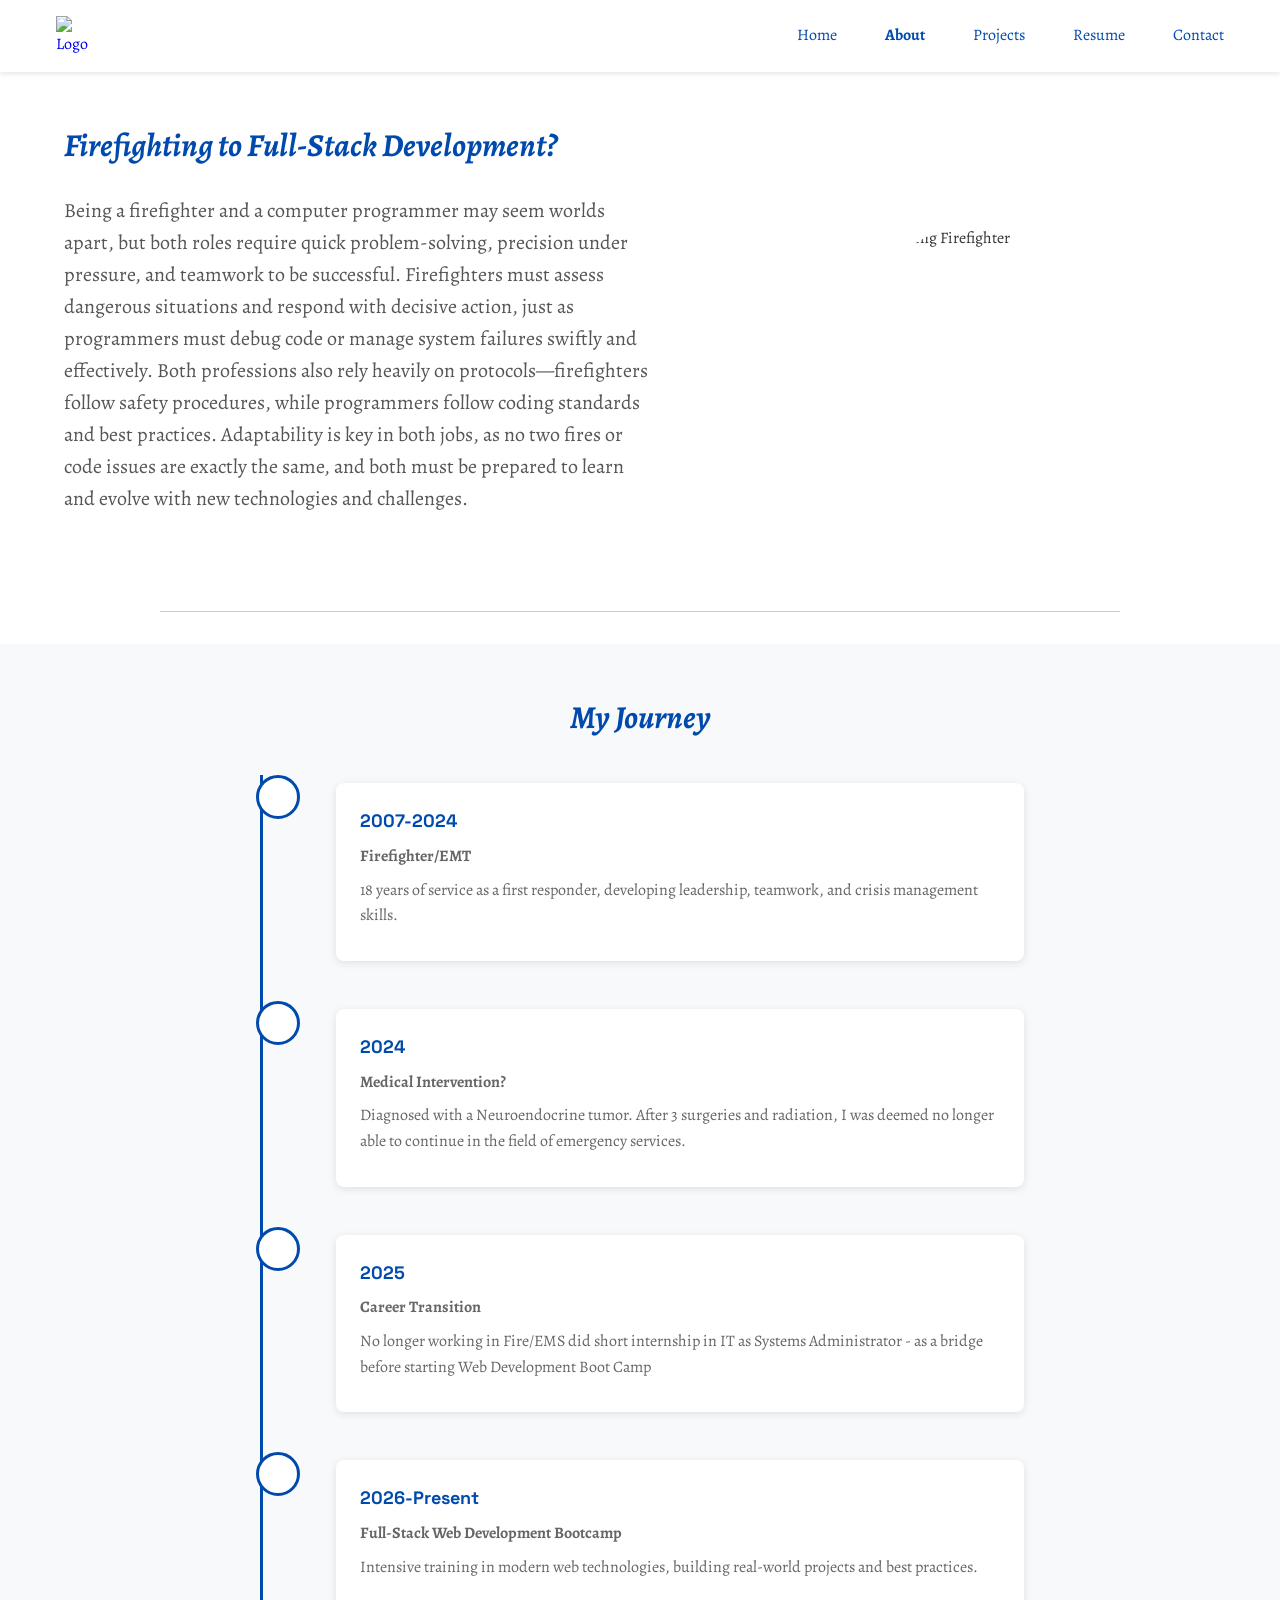
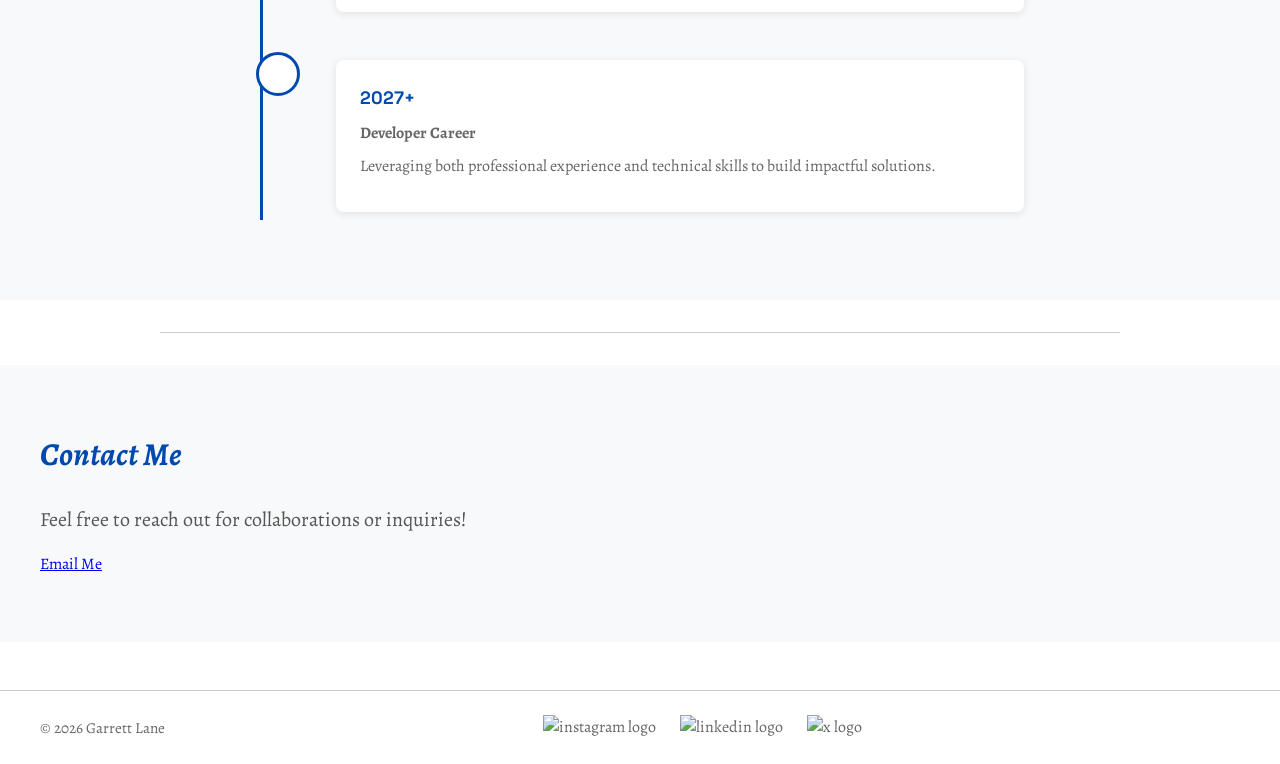
==== assets/about.html @ f8ba06ce "added new content" ====
<!doctype html>
<html lang="en">
  <head>
    <meta charset="UTF-8" />
    <meta name="viewport" content="width=device-width, initial-scale=1.0" />
    <link rel="preconnect" href="https://fonts.googleapis.com" />
    <link rel="preconnect" href="https://fonts.gstatic.com" crossorigin />
    <link
      href="https://fonts.googleapis.com/css2?family=Alegreya:ital,wght@0,400..900;1,400..900&family=Space+Grotesk:wght@300..700&display=swap"
      rel="stylesheet"
    />
    <link rel="stylesheet" href="./styles/styles.css" />
    <title>Garrett Lane - About</title>
  </head>
  <body>
    <!--NavBar-->
    <nav class="navbar">
      <div class="navbar-container">
        <!-- Logo -->
        <a class="navbar-brand" href="../index.html">
          <div class="logo-container">
            <img src="./images/logo.png" alt="Logo" class="logo default-logo" />
            <img
              src="./images/logoGreen.png"
              alt="Logo Hover"
              class="logo hover-logo"
            />
          </div>
        </a>
        <!-- Toggler -->
        <button
          class="navbar-toggler"
          type="button"
          onclick="toggleMenu()"
          aria-label="Toggle navigation"
        >
          <span></span>
          <span></span>
          <span></span>
        </button>
        <!-- Navbar Links -->
        <div class="navbar-menu" id="navbarNav">
          <ul class="navbar-nav">
            <li class="nav-item">
              <a class="nav-link" href="../index.html">Home</a>
            </li>
            <li class="nav-item">
              <a class="nav-link active" href="./about.html">About</a>
            </li>
            <li class="nav-item">
              <a class="nav-link" href="./projects.html">Projects</a>
            </li>
            <li class="nav-item">
              <a class="nav-link" href="./resume.html">Resume</a>
            </li>
            <li class="nav-item">
              <a class="nav-link" href="./contact.html">Contact</a>
            </li>
          </ul>
        </div>
      </div>
    </nav>

    <!-- Comparison Section -->
    <section id="comparison" class="comparison-section">
      <div class="container">
        <div class="comparison-content">
          <!-- Comparison Content -->
          <div class="comparison-text">
            <h2 class="H2">Firefighting to Full-Stack Development?</h2>
            <p class="lead">
              Being a firefighter and a computer programmer may seem worlds
              apart, but both roles require quick problem-solving, precision
              under pressure, and teamwork to be successful. Firefighters must
              assess dangerous situations and respond with decisive action, just
              as programmers must debug code or manage system failures swiftly
              and effectively. Both professions also rely heavily on
              protocols—firefighters follow safety procedures, while programmers
              follow coding standards and best practices. Adaptability is key in
              both jobs, as no two fires or code issues are exactly the same,
              and both must be prepared to learn and evolve with new
              technologies and challenges.
            </p>
          </div>
          <!-- Image -->
          <div class="comparison-image">
            <img
              src="./images/codingFirefighter.png"
              width="200"
              height="200"
              alt="Coding Firefighter"
            />
          </div>
        </div>
      </div>
    </section>
    <hr />
    <!--Journey Timeline Section-->
    <section id="journey" class="journey-section">
      <div class="container">
        <h2 class="H2 section-title">My Journey</h2>
        <div class="timeline">
          <div class="timeline-item fade-in-up">
            <div class="timeline-dot"></div>
            <div class="timeline-content">
              <h5 class="H5">2007-2024</h5>
              <p><strong>Firefighter/EMT</strong></p>
              <p>
                18 years of service as a first responder, developing leadership,
                teamwork, and crisis management skills.
              </p>
            </div>
          </div>

          <div class="timeline-item fade-in-up">
            <div class="timeline-dot"></div>
            <div class="timeline-content">
              <h5 class="H5">2024</h5>
              <p><strong>Medical Intervention?</strong></p>
              <p>
                Diagnosed with a Neuroendocrine tumor. After 3 surgeries and
                radiation, I was deemed no longer able to continue in the field
                of emergency services.
              </p>
            </div>
          </div>

          <div class="timeline-item fade-in-up">
            <div class="timeline-dot"></div>
            <div class="timeline-content">
              <h5 class="H5">2025</h5>
              <p><strong>Career Transition</strong></p>
              <p>
                No longer working in Fire/EMS did short internship in IT as
                Systems Administrator - as a bridge before starting Web
                Development Boot Camp
              </p>
            </div>
          </div>

          <div class="timeline-item fade-in-up">
            <div class="timeline-dot"></div>
            <div class="timeline-content">
              <h5 class="H5">2026-Present</h5>
              <p><strong>Full-Stack Web Development Bootcamp</strong></p>
              <p>
                Intensive training in modern web technologies, building
                real-world projects and best practices.
              </p>
            </div>
          </div>

          <div class="timeline-item fade-in-up">
            <div class="timeline-dot"></div>
            <div class="timeline-content">
              <h5 class="H5">2027+</h5>
              <p><strong>Developer Career</strong></p>
              <p>
                Leveraging both professional experience and technical skills to
                build impactful solutions.
              </p>
            </div>
          </div>
        </div>
      </div>
    </section>
    <hr />
    <!-- Contact Section -->
    <section id="contact" class="contact-section">
      <div class="container">
        <div class="contact-content">
          <h2 class="H2">Contact Me</h2>
          <p class="lead">
            Feel free to reach out for collaborations or inquiries!
          </p>
          <a
            href="mailto:garrett.lane1985@gmail.com"
            class="contact-button"
            id="contactButton"
            role="button"
          >
            Email Me
          </a>
        </div>
      </div>
    </section>

    <!--Footer-->
    <footer class="footer">
      <div class="container">
        <div class="footer-content">
          <div class="footer-left">
            <span class="footer-text"
              >© <span id="year"></span> Garrett Lane</span
            >
          </div>
          <div class="footer-middle">
            <ul class="footer-links">
              <li>
                <a
                  href="https://www.instagram.com/codingexpat/"
                  target="_blank"
                  aria-label="Instagram"
                  ><img
                    src="./images/instagram.svg"
                    width="24"
                    height="24"
                    alt="instagram logo"
                /></a>
              </li>
              <li>
                <a
                  href="https://www.linkedin.com/in/garrett-lane-260a37337/"
                  target="_blank"
                  aria-label="Linkedin"
                  ><img
                    src="./images/linkedin.svg"
                    width="24"
                    height="24"
                    alt="linkedin logo"
                /></a>
              </li>
              <li>
                <a
                  href="https://x.com/codingexpat"
                  target="_blank"
                  aria-label="X"
                  ><img
                    src="./images/twitter-x.svg"
                    width="24"
                    height="24"
                    alt="x logo"
                /></a>
              </li>
            </ul>
          </div>
        </div>
      </div>
    </footer>

    <!--Scripts-->
    <script src="./scripts/script.js"></script>
  </body>
</html>
---- assets/styles/styles.css ----
/* ********************************************
  global styles
   ******************************************** */

* {
  margin: 0;
  padding: 0;
  box-sizing: border-box;
  font-family: 'Alegreya', serif;
}

body {
  background-color: #ffffff;
  color: #333;
  line-height: 1.6;
}

/* typography */
.H1,
.H2 {
  color: #004aad;
  font-style: italic;
  font-weight: bold;
}

.H1 {
  font-size: 3rem;
  margin-bottom: 1.5rem;
  line-height: 1.1;
}

.H2 {
  font-size: 2rem;
  margin-bottom: 1.5rem;
}

.H5 {
  font-family: 'Space Grotesk', sans-serif;
  color: black;
  font-weight: bold;
  font-size: 1.125rem;
  margin-bottom: 0.5rem;
}

.lead {
  font-size: 1.25rem;
  color: #555;
  margin-bottom: 1rem;
}

.mb-1 {
  margin-bottom: 0.25rem;
}

/* container */
.container {
  max-width: 1200px;
  margin: 0 auto;
  padding: 0;
}

/* nav bar */
.navbar {
  position: sticky;
  top: 0;
  z-index: 1030;
  background-color: #ffffff;
  box-shadow: 0 2px 5px rgba(0, 0, 0, 0.1);
  padding: 1rem 0;
}

.navbar-container {
  max-width: 1200px;
  margin: 0 auto;
  padding: 0;
  display: flex;
  justify-content: space-between;
  align-items: center;
}

.navbar-brand {
  text-decoration: none;
  padding-left: 1rem;
}

.navbar-toggler {
  display: none;
  flex-direction: column;
  background: none;
  border: none;
  cursor: pointer;
  padding: 0.5rem;
}

.navbar-toggler span {
  display: block;
  width: 25px;
  height: 3px;
  background-color: #004aad;
  margin: 5px 0;
  transition: 0.3s;
}

.navbar-menu {
  display: flex;
  align-items: center;
}

.navbar-nav {
  list-style: none;
  display: flex;
  gap: 2rem;
  align-items: center;
}

.nav-item {
  position: relative;
}

.nav-link {
  background-color: white;
  color: #004aad;
  font-family: 'Alegreya', serif;
  text-decoration: none;
  padding: 0.5rem 0;
  padding-right: 1rem;
  transition: all 0.3s ease;
}

.nav-link:hover {
  background-color: #004aad;
  color: white;
  padding: 0.5rem 1rem;
  border-radius: 4px;
}

.nav-link.active {
  font-weight: bold;
}

/* logo container */
.logo-container {
  position: relative;
  width: 40px;
  height: 40px;
  overflow: hidden;
}

.logo {
  position: absolute;
  top: 0;
  left: 0;
  width: 100%;
  height: 100%;
  object-fit: cover;
  transition: opacity 0.75s ease-in-out;
}

.hover-logo {
  opacity: 0;
}

.logo-container:hover .hover-logo {
  opacity: 1;
}

.logo-container:hover .default-logo {
  opacity: 0;
}

/* footer */
.footer {
  border-top: 1px solid #ccc;
  padding: 1.5rem 0;
  margin-top: 3rem;
}

.footer-content {
  display: grid;
  grid-template-columns: auto 1fr auto;
  align-items: center;
  gap: 1rem;
}

.footer-left {
  display: flex;
  align-items: center;
  justify-content: flex-start;
  grid-column: 1;
}

.footer-middle {
  grid-column: 2;
  display: flex;
  justify-content: center;
  align-items: center;
}

.footer-text {
  color: #666;
  font-size: 0.95rem;
}

.footer-links {
  list-style: none;
  display: flex;
  gap: 1.5rem;
  align-items: center;
  justify-content: center;
}

.footer-links a {
  text-decoration: none;
  color: #666;
  transition: opacity 0.3s ease;
}

.footer-links a:hover {
  opacity: 0.7;
}

/* animations */
@keyframes fadeIn {
  from {
    opacity: 0;
  }
  to {
    opacity: 1;
  }
}

@keyframes fadeInUp {
  from {
    opacity: 0;
    transform: translateY(20px);
  }
  to {
    opacity: 1;
    transform: translateY(0);
  }
}

.fade-in {
  animation: fadeIn 0.8s ease-out;
}

.fade-in-up {
  animation: fadeInUp 0.8s ease-out;
}

/* utility classes */
hr {
  width: 75%;
  margin: 2rem auto;
  border: none;
  border-top: 1px solid #ccc;
}

#codingFF {
  border-radius: 50%;
}

/* global media queries */
@media (max-width: 768px) {
  .container,
  .navbar-container {
    padding: 0 1rem;
  }

  .navbar-toggler {
    display: flex;
  }

  .navbar-menu {
    position: absolute;
    top: 100%;
    left: 0;
    right: 0;
    background-color: white;
    flex-direction: column;
    padding: 1rem 0;
    max-height: 0;
    overflow: hidden;
    transition: max-height 0.3s ease;
    box-shadow: 0 5px 10px rgba(0, 0, 0, 0.1);
  }

  .navbar-menu.active {
    max-height: 500px;
  }

  .navbar-nav {
    flex-direction: column;
    gap: 0;
    width: 100%;
  }

  .nav-item {
    width: 100%;
  }

  .nav-link {
    display: block;
    padding: 1rem;
    text-align: center;
    border-bottom: 1px solid #eee;
  }

  .nav-link:hover {
    background-color: #004aad;
    color: white;
  }

  .H1 {
    font-size: 2rem;
  }

  .H2 {
    font-size: 1.5rem;
  }

  .footer-content {
    grid-template-columns: 1fr;
  }

  .footer-links {
    justify-content: center;
  }
}

@media (max-width: 576px) {
  .H1 {
    font-size: 1.5rem;
  }

  .H2 {
    font-size: 1.25rem;
  }

  .lead {
    font-size: 1rem;
  }

  .nav-link {
    font-size: 0.95rem;
  }

  hr {
    width: 90%;
  }
}

/* ********************************************
  index.html
   ******************************************** */

/* intro section */
.intro-section {
  padding: 3rem 0;
}

.intro-container {
  max-width: 1200px;
  margin: 0 auto;
  padding: 0;
  display: grid;
  grid-template-columns: 1fr 1fr;
  gap: 2rem;
  align-items: center;
}

.intro-image {
  display: flex;
  justify-content: center;
  align-items: center;
}

.intro-image img {
  max-width: 200px;
  width: 100%;
  height: auto;
  border-radius: 50%;
}

.intro-content {
  display: flex;
  flex-direction: column;
  justify-content: center;
}

/* cta button */
.cta-button {
  display: inline-block;
  background-color: #004aad;
  color: white;
  border: 2px solid #004aad;
  padding: 0.75rem 1.5rem;
  font-size: 1.125rem;
  text-decoration: none;
  border-radius: 4px;
  transition: all 0.3s ease;
  font-family: 'Alegreya', serif;
  font-weight: bold;
  cursor: pointer;
  margin-top: 1rem;
  max-width: 250px;
}

.cta-button:hover {
  background-color: white;
  color: #004aad;
  transform: translateY(-2px);
  box-shadow: 0 4px 12px rgba(0, 74, 173, 0.3);
}

/* skills showcase section */
.skills-showcase {
  padding: 3rem 0;
  background-color: #f8f9fa;
}

.section-title {
  text-align: center;
  margin-bottom: 2rem;
  display: flex;
  align-items: center;
  justify-content: center;
  gap: 0.75rem;
}

.section-title .icon {
  font-size: 1.5em;
}

.skills-grid {
  display: grid;
  grid-template-columns: repeat(auto-fit, minmax(280px, 1fr));
  gap: 2rem;
  max-width: 1200px;
  margin: 0 auto;
  padding: 0 1rem;
}

.skill-card {
  background-color: white;
  padding: 2rem;
  border-radius: 8px;
  box-shadow: 0 2px 8px rgba(0, 0, 0, 0.1);
  transition: all 0.3s ease;
  border-left: 4px solid #004aad;
}

.skill-tags {
  display: flex;
  flex-wrap: wrap;
  gap: 0.5rem;
}

.skill-tag {
  display: inline-block;
  background-color: #e8f0fd;
  color: #004aad;
  padding: 0.4rem 0.8rem;
  border-radius: 20px;
  font-size: 0.85rem;
  font-family: 'Space Grotesk', sans-serif;
  font-weight: 500;
  transition: all 0.3s ease;
}

/* projects section */
.projects-section {
  padding: 3rem 0;
}

.projects-grid {
  display: grid;
  grid-template-columns: repeat(auto-fit, minmax(300px, 1fr));
  gap: 2rem;
  max-width: 1200px;
  margin: 0 auto;
  padding: 0 1rem;
}

.project-card {
  background-color: white;
  border-radius: 8px;
  overflow: hidden;
  box-shadow: 0 2px 8px rgba(0, 0, 0, 0.1);
  transition: all 0.3s ease;
  display: flex;
  flex-direction: column;
}

.project-image {
  width: 100%;
  height: 200px;
  overflow: hidden;
  background-color: #f0f0f0;
}

.project-image img {
  width: 100%;
  height: 100%;
  object-fit: cover;
  transition: transform 0.3s ease;
}

.project-content {
  padding: 2rem;
  flex-grow: 1;
  display: flex;
  flex-direction: column;
}

.project-content .H5 {
  margin-bottom: 0.75rem;
  color: #004aad;
}

.project-content p {
  color: #666;
  margin-bottom: 1.5rem;
  flex-grow: 1;
}

.project-tech {
  display: flex;
  flex-wrap: wrap;
  gap: 0.5rem;
  margin-bottom: 1.5rem;
}

.tech-tag {
  display: inline-block;
  background-color: #e8f0fd;
  color: #004aad;
  padding: 0.3rem 0.7rem;
  border-radius: 4px;
  font-size: 0.75rem;
  font-family: 'Space Grotesk', sans-serif;
  font-weight: 600;
}

.project-link {
  color: #004aad;
  text-decoration: none;
  font-weight: bold;
  font-family: 'Alegreya', serif;
  transition: all 0.3s ease;
  align-self: flex-start;
}

.project-link:hover {
  color: #002d5c;
  transform: translateX(3px);
}

/* coming soon projects */
.project-card.coming-soon .project-image {
  position: relative;
  display: flex;
  align-items: center;
  justify-content: center;
}

.coming-soon-overlay {
  position: absolute;
  background-color: rgba(0, 74, 173, 0.85);
  color: white;
  width: 100%;
  height: 100%;
  display: flex;
  align-items: center;
  justify-content: center;
  font-size: 1.5rem;
  font-weight: bold;
  font-family: 'Alegreya', serif;
  letter-spacing: 1px;
}

.project-card.coming-soon .project-link {
  color: #ccc;
  cursor: not-allowed;
  pointer-events: none;
}

/* testimonials section */
.testimonials-section {
  padding: 3rem 0;
}

.testimonials-grid {
  display: grid;
  grid-template-columns: repeat(auto-fit, minmax(280px, 1fr));
  gap: 2rem;
  max-width: 1200px;
  margin: 0 auto;
  padding: 0 1rem;
}

.testimonial-card {
  background-color: white;
  padding: 2rem;
  border-radius: 8px;
  box-shadow: 0 2px 8px rgba(0, 0, 0, 0.1);
  transition: all 0.3s ease;
  border-top: 4px solid #004aad;
  display: flex;
  flex-direction: column;
}

.testimonial-card:hover {
  transform: translateY(-5px);
  box-shadow: 0 8px 20px rgba(0, 74, 173, 0.15);
}

.testimonial-header {
  margin-bottom: 1rem;
}

.testimonial-stars {
  color: #ffc107;
  font-size: 1.5rem;
  letter-spacing: 2px;
}

.testimonial-text {
  color: #666;
  font-size: 0.95rem;
  line-height: 1.6;
  margin-bottom: 1.5rem;
  font-style: italic;
  flex-grow: 1;
}

.testimonial-author {
  color: #333;
  font-family: 'Space Grotesk', sans-serif;
  font-size: 0.9rem;
  font-weight: 600;
}

/* index media queries */
@media (max-width: 768px) {
  .intro-container {
    padding: 0 1rem;
    grid-template-columns: 1fr;
    gap: 2rem;
  }

  .intro-image {
    order: 1;
  }

  .intro-content {
    order: 2;
    text-align: center;
  }

  .cta-button {
    display: block;
    margin-left: auto;
    margin-right: auto;
  }

  .skills-grid {
    grid-template-columns: 1fr;
    padding: 0 1rem;
  }

  .projects-grid {
    grid-template-columns: 1fr;
    padding: 0 1rem;
  }

  .testimonials-grid {
    grid-template-columns: 1fr;
    padding: 0 1rem;
  }
}

@media (max-width: 576px) {
  .cta-button {
    padding: 0.6rem 1.2rem;
    font-size: 1rem;
    display: block;
    margin-left: auto;
    margin-right: auto;
  }

  .section-title {
    font-size: 1.5rem;
  }

  .section-title .icon {
    font-size: 1.25rem;
  }

  .skill-card {
    padding: 1.5rem;
  }

  .project-image {
    height: 150px;
  }

  .project-content {
    padding: 1.5rem;
  }

  .testimonial-card {
    padding: 1.5rem;
  }

  .testimonial-text {
    font-size: 0.9rem;
  }
}

/* ********************************************
  about.html
   ******************************************** */

/* comparison section */
.comparison-section {
  padding: 3rem 0 3rem 3rem;
}

.comparison-content {
  display: grid;
  grid-template-columns: 1fr 1fr;
  gap: 2rem;
  align-items: center;
  max-width: 1200px;
  margin: 0 auto;
  padding: 0;
}

.comparison-image {
  display: flex;
  justify-content: center;
}

.comparison-image img {
  max-width: 200px;
  width: 100%;
  height: auto;
  border-radius: 50%;
}

.comparison-text {
  display: flex;
  flex-direction: column;
  justify-content: center;
}

/* journey timeline section */
.journey-section {
  padding: 3rem 0;
  background-color: #f8f9fa;
}

.timeline {
  max-width: 800px;
  margin: 0 auto;
  padding: 0 1rem;
  position: relative;
}

.timeline::before {
  content: '';
  position: absolute;
  left: 20px;
  top: 0;
  bottom: 0;
  width: 3px;
  background-color: #004aad;
}

.timeline-item {
  margin-bottom: 2rem;
  padding-left: 80px;
  position: relative;
  padding-top: 0.5rem;
  padding-bottom: 0.5rem;
}

.timeline-item:hover .timeline-dot {
  background-color: #004aad;
}

.timeline-dot {
  position: absolute;
  left: 0;
  top: 0;
  width: 44px;
  height: 44px;
  background-color: white;
  border: 3px solid #004aad;
  border-radius: 50%;
  display: flex;
  align-items: center;
  justify-content: center;
  font-weight: bold;
  color: #004aad;
}

.timeline-content {
  background-color: white;
  padding: 1.5rem;
  border-radius: 8px;
  box-shadow: 0 2px 8px rgba(0, 0, 0, 0.1);
  transition: all 0.3s ease;
}

.timeline-content:hover {
  box-shadow: 0 6px 16px rgba(0, 74, 173, 0.15);
  transform: translateX(5px);
}

.timeline-content .H5 {
  color: #004aad;
  margin-bottom: 0.5rem;
}

.timeline-content p {
  color: #666;
  margin: 0.5rem 0;
}

/* about media queries */
@media (max-width: 768px) {
  .comparison-section {
    padding: 3rem 0 3rem 1rem;
  }

  .comparison-content {
    grid-template-columns: 1fr;
  }

  .comparison-image {
    order: -1;
  }

  .comparison-text {
    order: 0;
  }

  .timeline::before {
    left: 15px;
  }

  .timeline-item {
    padding-left: 70px;
  }

  .timeline-dot {
    width: 40px;
    height: 40px;
    font-size: 0.85rem;
  }
}

@media (max-width: 576px) {
  .timeline::before {
    left: 12px;
  }

  .timeline-item {
    padding-left: 60px;
    margin-bottom: 1.5rem;
  }

  .timeline-dot {
    width: 36px;
    height: 36px;
    font-size: 0.75rem;
  }

  .timeline-content {
    padding: 1.2rem;
  }
}

/* ============================================
   resume.html styles
   ============================================ */

.resume-container {
  max-width: 900px;
  margin: 0 auto;
  padding: 3rem 1rem;
}

.resume-container > .H1 {
  text-align: center;
  margin-bottom: 3rem;
  color: #004aad;
}

.resume-section {
  margin-bottom: 3rem;
  padding: 2rem;
  background-color: #f8f9fa;
  border-left: 4px solid #004aad;
  border-radius: 8px;
  box-shadow: 0 2px 8px rgba(0, 0, 0, 0.05);
}

.resume-section .H2 {
  margin-bottom: 2rem;
  color: #004aad;
  font-size: 1.5rem;
}

.resume-list {
  list-style: none;
  padding: 0;
}

.resume-list li {
  margin-bottom: 2rem;
  padding-bottom: 1.5rem;
  border-bottom: 1px solid #e0e0e0;
  transition: all 0.3s ease;
}

.resume-list li:last-child {
  border-bottom: none;
  margin-bottom: 0;
  padding-bottom: 0;
}

.resume-list li .H5 {
  color: #004aad;
  margin-bottom: 0.75rem;
  font-size: 1.125rem;
}

.resume-list li p {
  color: #666;
  margin: 0.25rem 0;
  line-height: 1.6;
}

.resume-list li p.mb-1 {
  color: #888;
  font-size: 0.95rem;
  font-weight: 500;
}

/* resume media queries */
@media (max-width: 576px) {
  .resume-container {
    padding: 2rem 0.75rem;
  }

  .resume-container > .H1 {
    margin-bottom: 2rem;
    font-size: 2rem;
  }

  .resume-section {
    padding: 1.5rem;
    margin-bottom: 2rem;
  }

  .resume-section .H2 {
    margin-bottom: 1.5rem;
    font-size: 1.25rem;
  }

  .resume-list li {
    margin-bottom: 1.5rem;
    padding-bottom: 1rem;
  }
}

/* contact.html */

.contact-section {
  padding: 4rem 0;
  background-color: #f8f9fa;
}

.contact-container {
  max-width: 700px;
  margin: 0 auto;
  padding: 0 1rem;
}

.contact-container .H1 {
  text-align: center;
  margin-bottom: 1rem;
}

.contact-container > .lead {
  text-align: center;
  margin-bottom: 3rem;
  color: #666;
  font-size: 1.125rem;
}

/* contact form */
.contact-form {
  background-color: white;
  padding: 3rem;
  border-radius: 12px;
  box-shadow: 0 4px 12px rgba(0, 0, 0, 0.1);
}

.form-group {
  margin-bottom: 2rem;
  display: flex;
  flex-direction: column;
}

.form-label {
  font-family: 'Space Grotesk', sans-serif;
  font-weight: 600;
  color: #004aad;
  margin-bottom: 0.75rem;
  font-size: 1rem;
}

.form-input,
.form-textarea,
.form-input-file {
  padding: 0.875rem 1rem;
  border: 2px solid #e0e0e0;
  border-radius: 6px;
  font-family: 'Alegreya', serif;
  font-size: 1rem;
  color: #333;
  transition: all 0.3s ease;
  background-color: #ffffff;
}

.form-input:focus,
.form-textarea:focus {
  outline: none;
  border-color: #004aad;
  box-shadow: 0 0 0 3px rgba(0, 74, 173, 0.1);
}

.form-input::placeholder,
.form-textarea::placeholder {
  color: #999;
}

.form-textarea {
  resize: vertical;
  min-height: 150px;
  font-size: 1rem;
  line-height: 1.5;
}

.form-input-file {
  padding: 0.75rem;
  cursor: pointer;
  background-color: #f8f9fa;
}

.form-input-file::file-selector-button {
  background-color: #004aad;
  color: white;
  border: none;
  padding: 0.5rem 1rem;
  border-radius: 4px;
  cursor: pointer;
  font-family: 'Space Grotesk', sans-serif;
  font-weight: 600;
  margin-right: 1rem;
  transition: all 0.3s ease;
}

.form-input-file::file-selector-button:hover {
  background-color: #002d5c;
}

.form-help {
  color: #888;
  font-size: 0.875rem;
  margin-top: 0.5rem;
  font-family: 'Space Grotesk', sans-serif;
}

.submit-button {
  background-color: #004aad;
  color: white;
  border: 2px solid #004aad;
  padding: 0.875rem 2rem;
  font-size: 1.125rem;
  text-decoration: none;
  border-radius: 6px;
  transition: all 0.3s ease;
  font-family: 'Alegreya', serif;
  font-weight: bold;
  cursor: pointer;
  width: 100%;
  margin-top: 1rem;
}

.submit-button:hover {
  background-color: white;
  color: #004aad;
  transform: translateY(-2px);
  box-shadow: 0 6px 16px rgba(0, 74, 173, 0.2);
}

.form-note {
  text-align: center;
  color: #999;
  font-size: 0.875rem;
  margin-top: 2rem;
  font-family: 'Space Grotesk', sans-serif;
}

/* contact media queries */
@media (max-width: 768px) {
  .contact-container {
    padding: 0 1rem;
  }

  .contact-form {
    padding: 2rem 1.5rem;
  }

  .contact-container .H1 {
    font-size: 2rem;
  }
}

@media (max-width: 576px) {
  .contact-form {
    padding: 1.5rem 1rem;
  }

  .contact-container > .lead {
    font-size: 1rem;
    margin-bottom: 2rem;
  }

  .form-label {
    font-size: 0.95rem;
  }

  .form-input,
  .form-textarea {
    font-size: 16px;
  }

  .submit-button {
    padding: 0.75rem 1.5rem;
    font-size: 1rem;
  }
}

@media (max-width: 576px) {
  .contact-button {
    padding: 0.6rem 1.2rem;
    font-size: 1rem;
  }
}
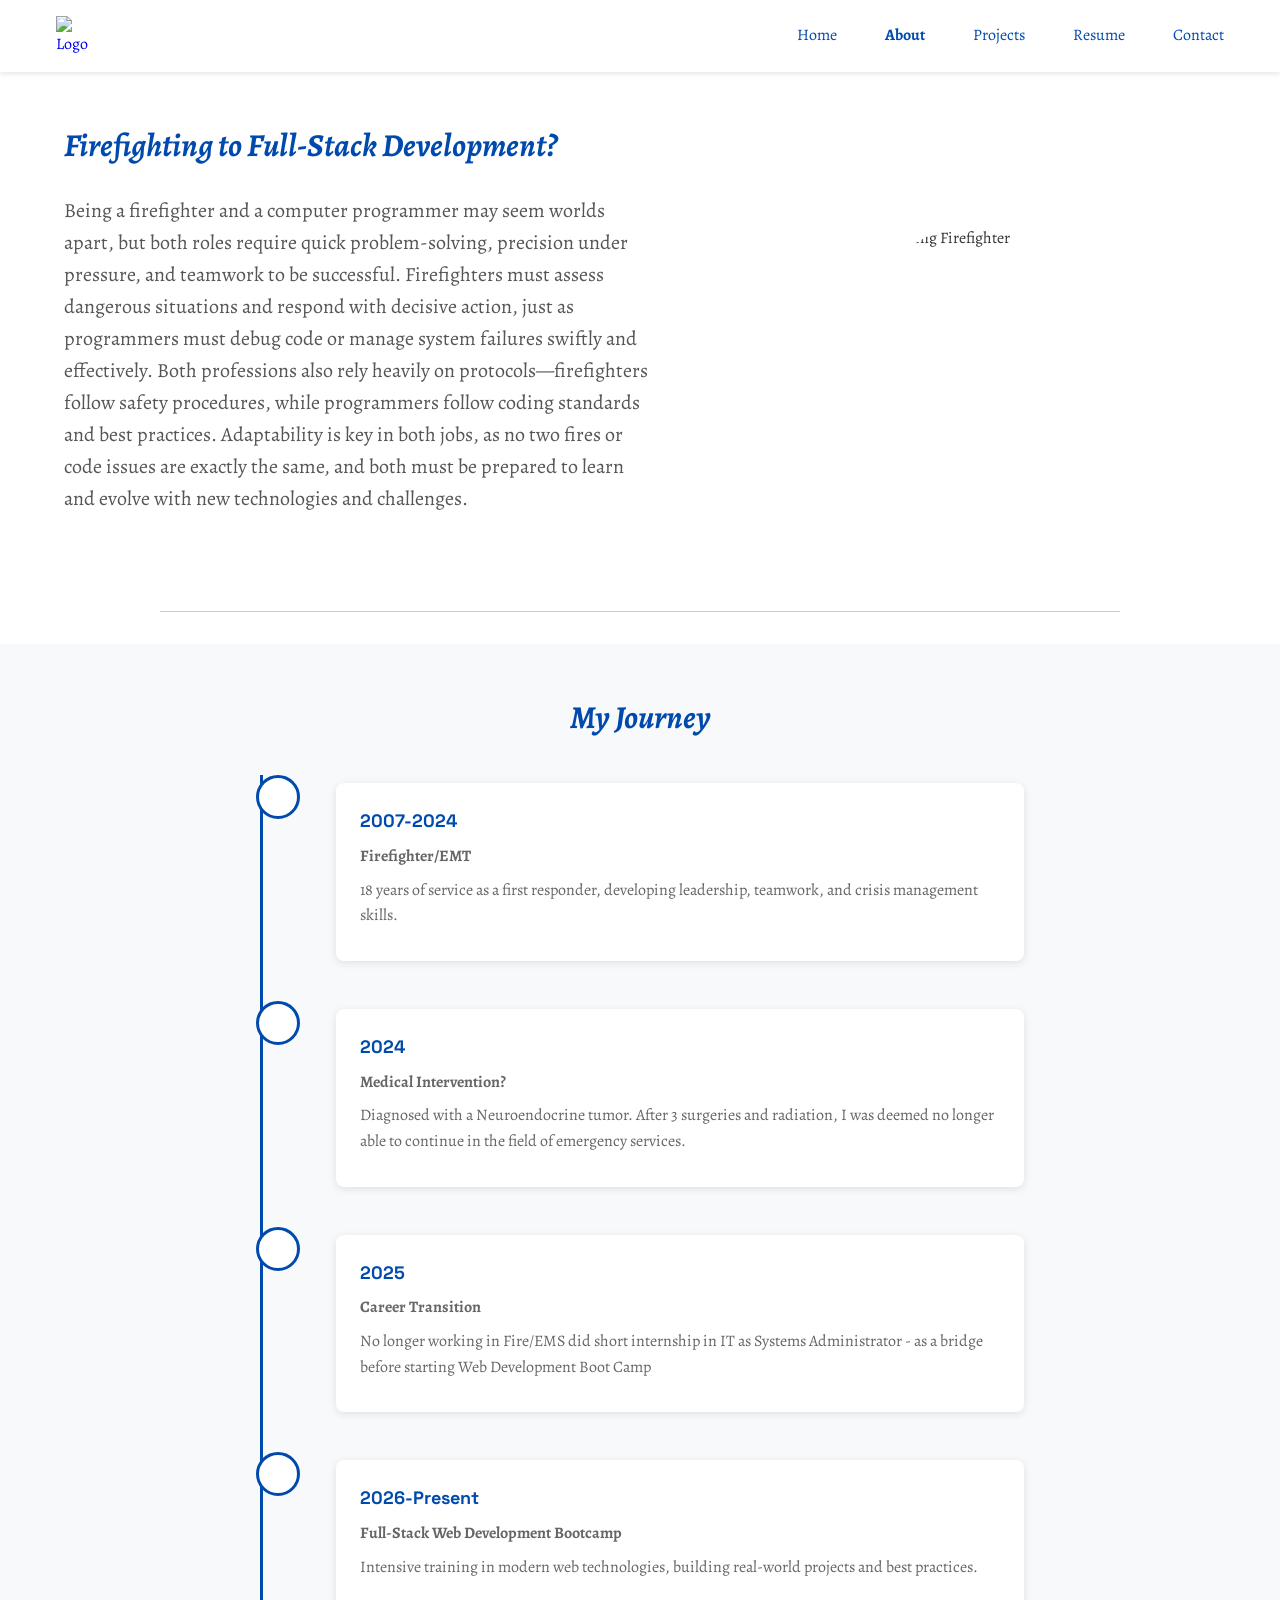
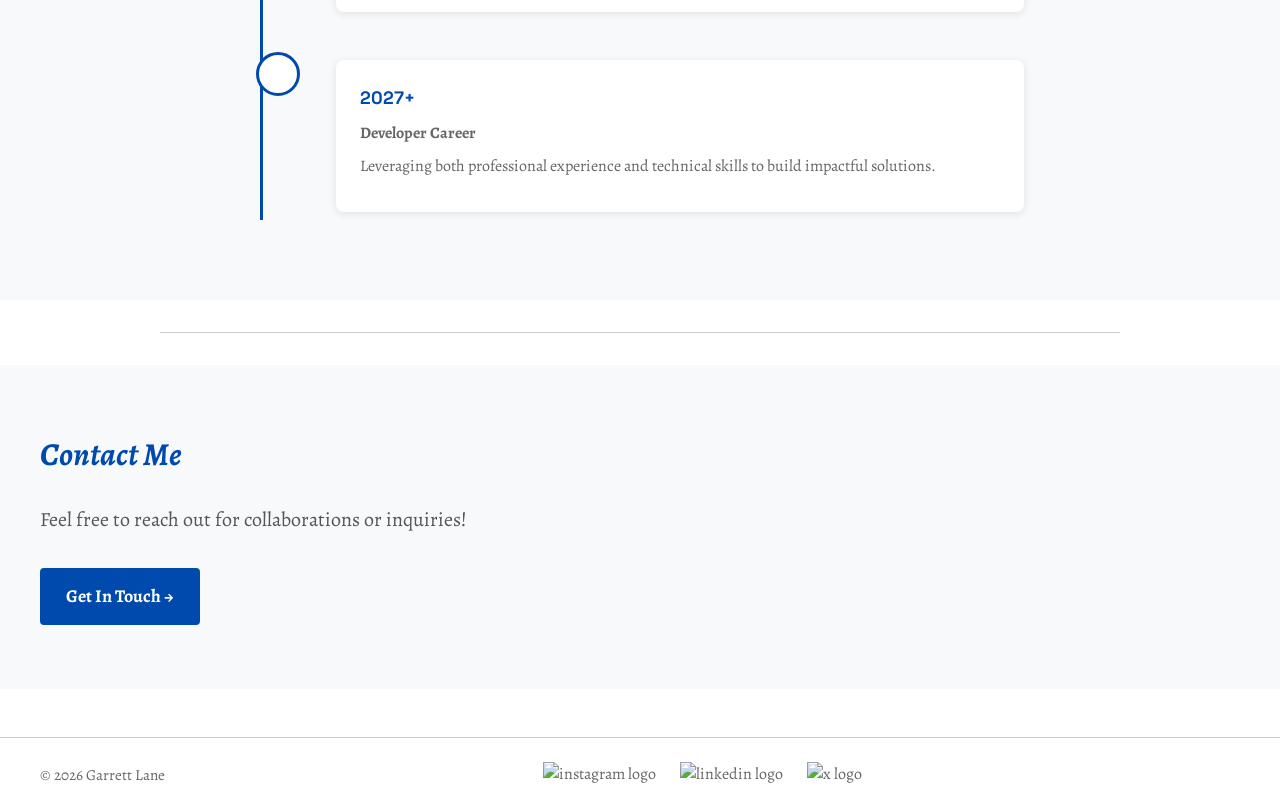
==== commit 676bd093: "Edited a few grammatical errors" ====
--- a/assets/about.html
+++ b/assets/about.html
@@ -173,14 +173,7 @@
           <p class="lead">
             Feel free to reach out for collaborations or inquiries!
           </p>
-          <a
-            href="mailto:garrett.lane1985@gmail.com"
-            class="contact-button"
-            id="contactButton"
-            role="button"
-          >
-            Email Me
-          </a>
+          <a href="./contact.html" class="cta-button"> Get In Touch → </a>
         </div>
       </div>
     </section>
